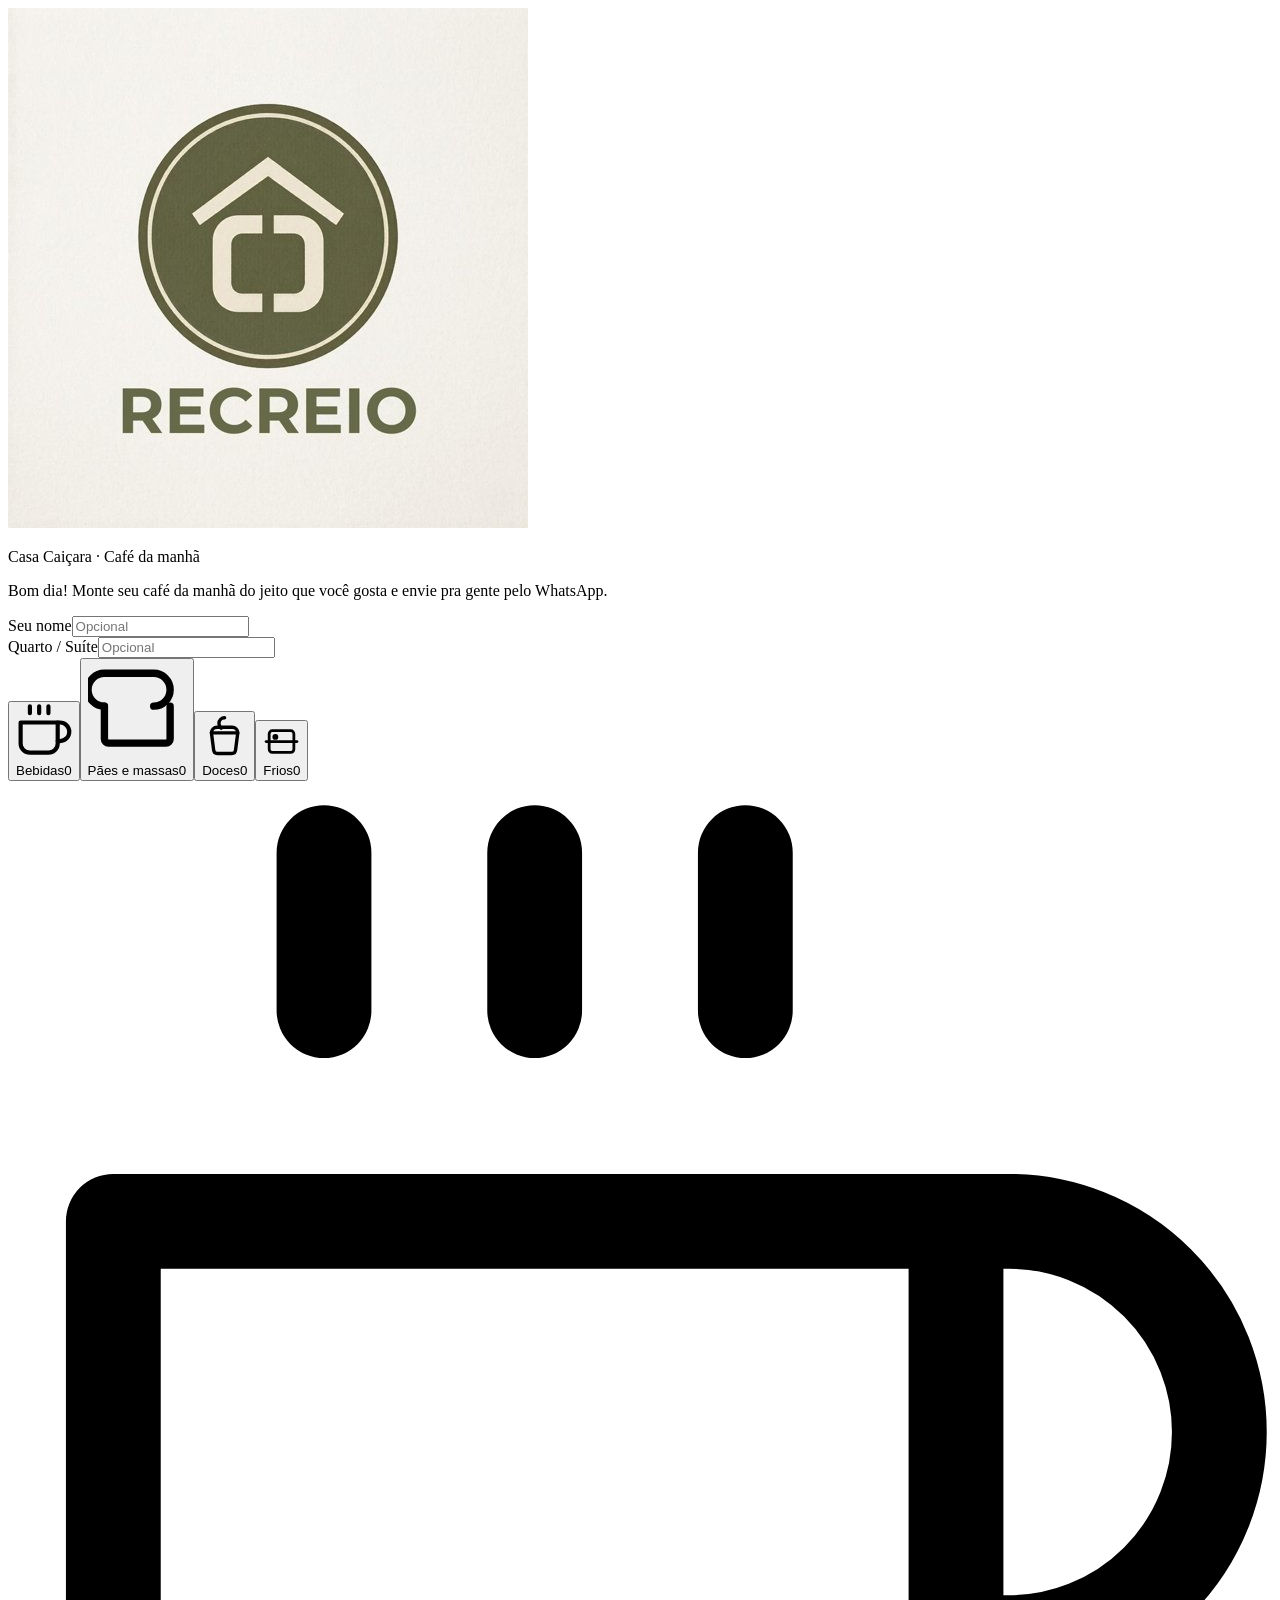
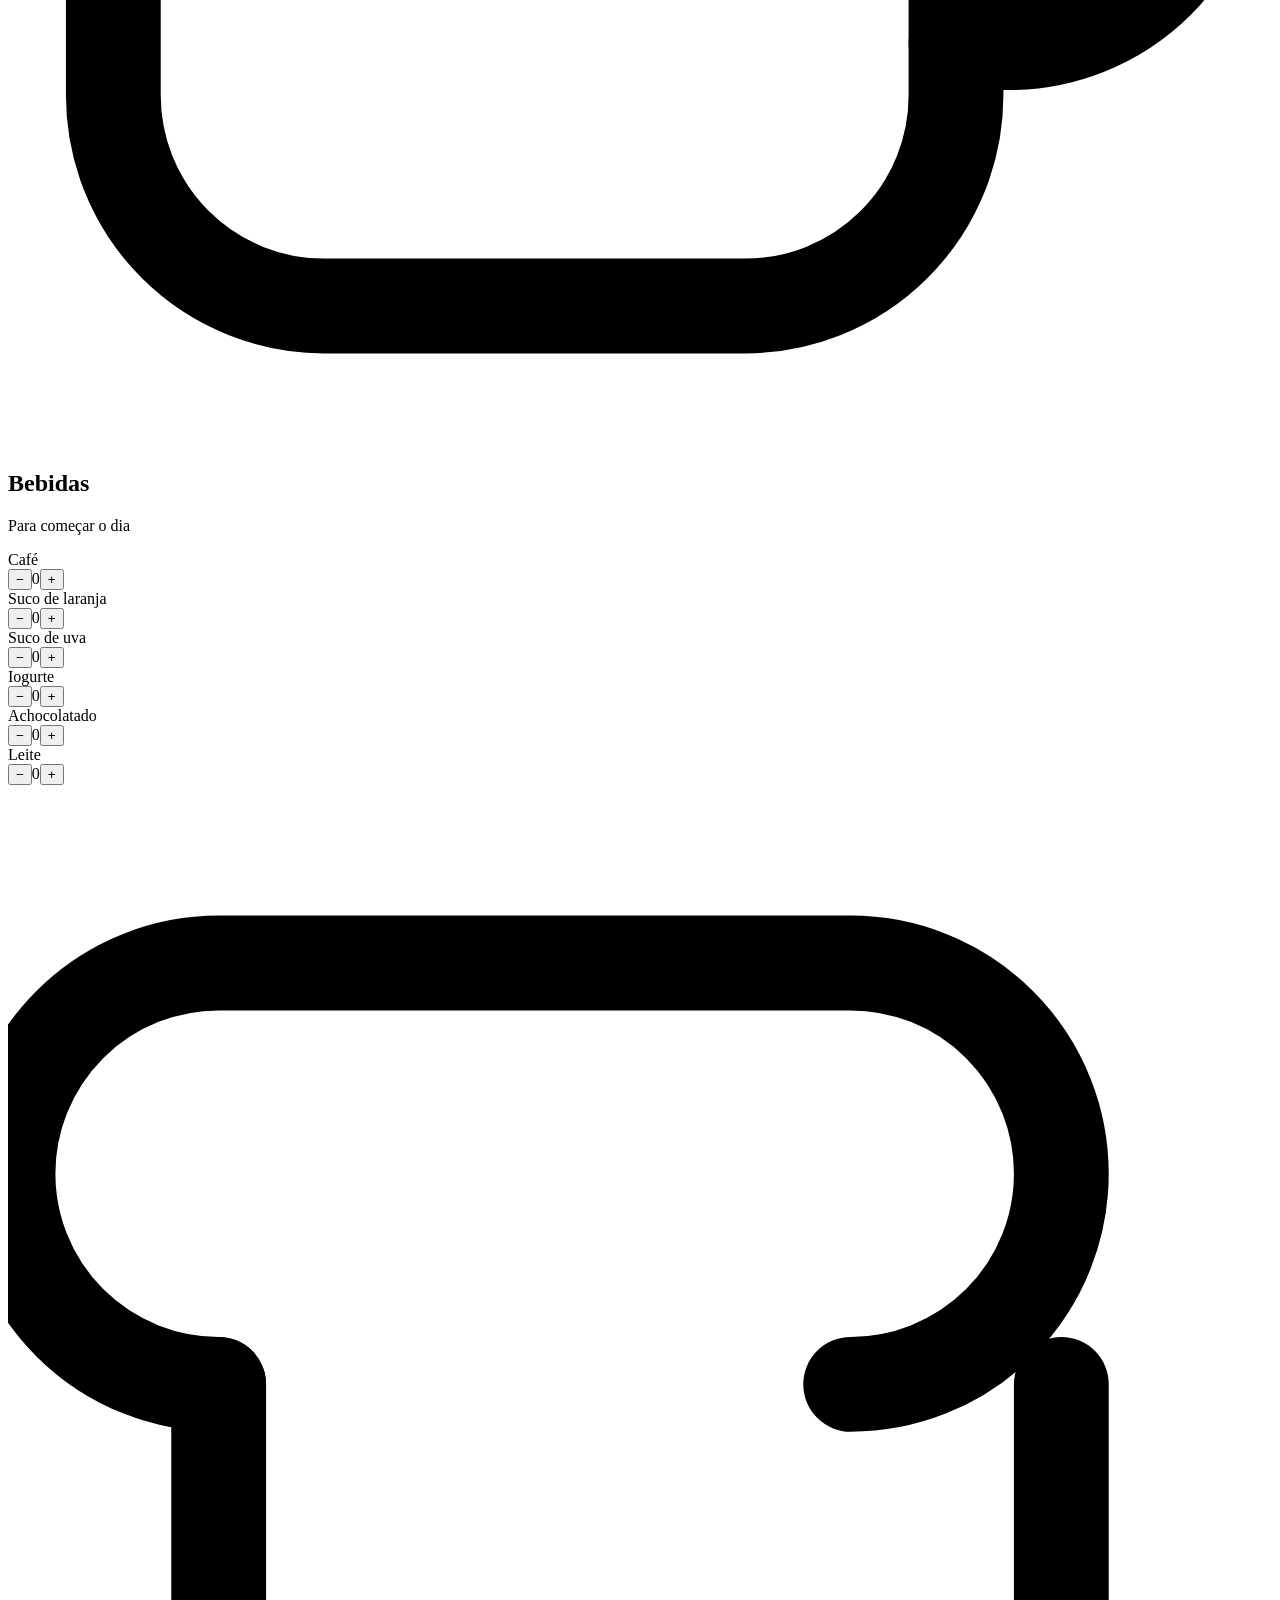
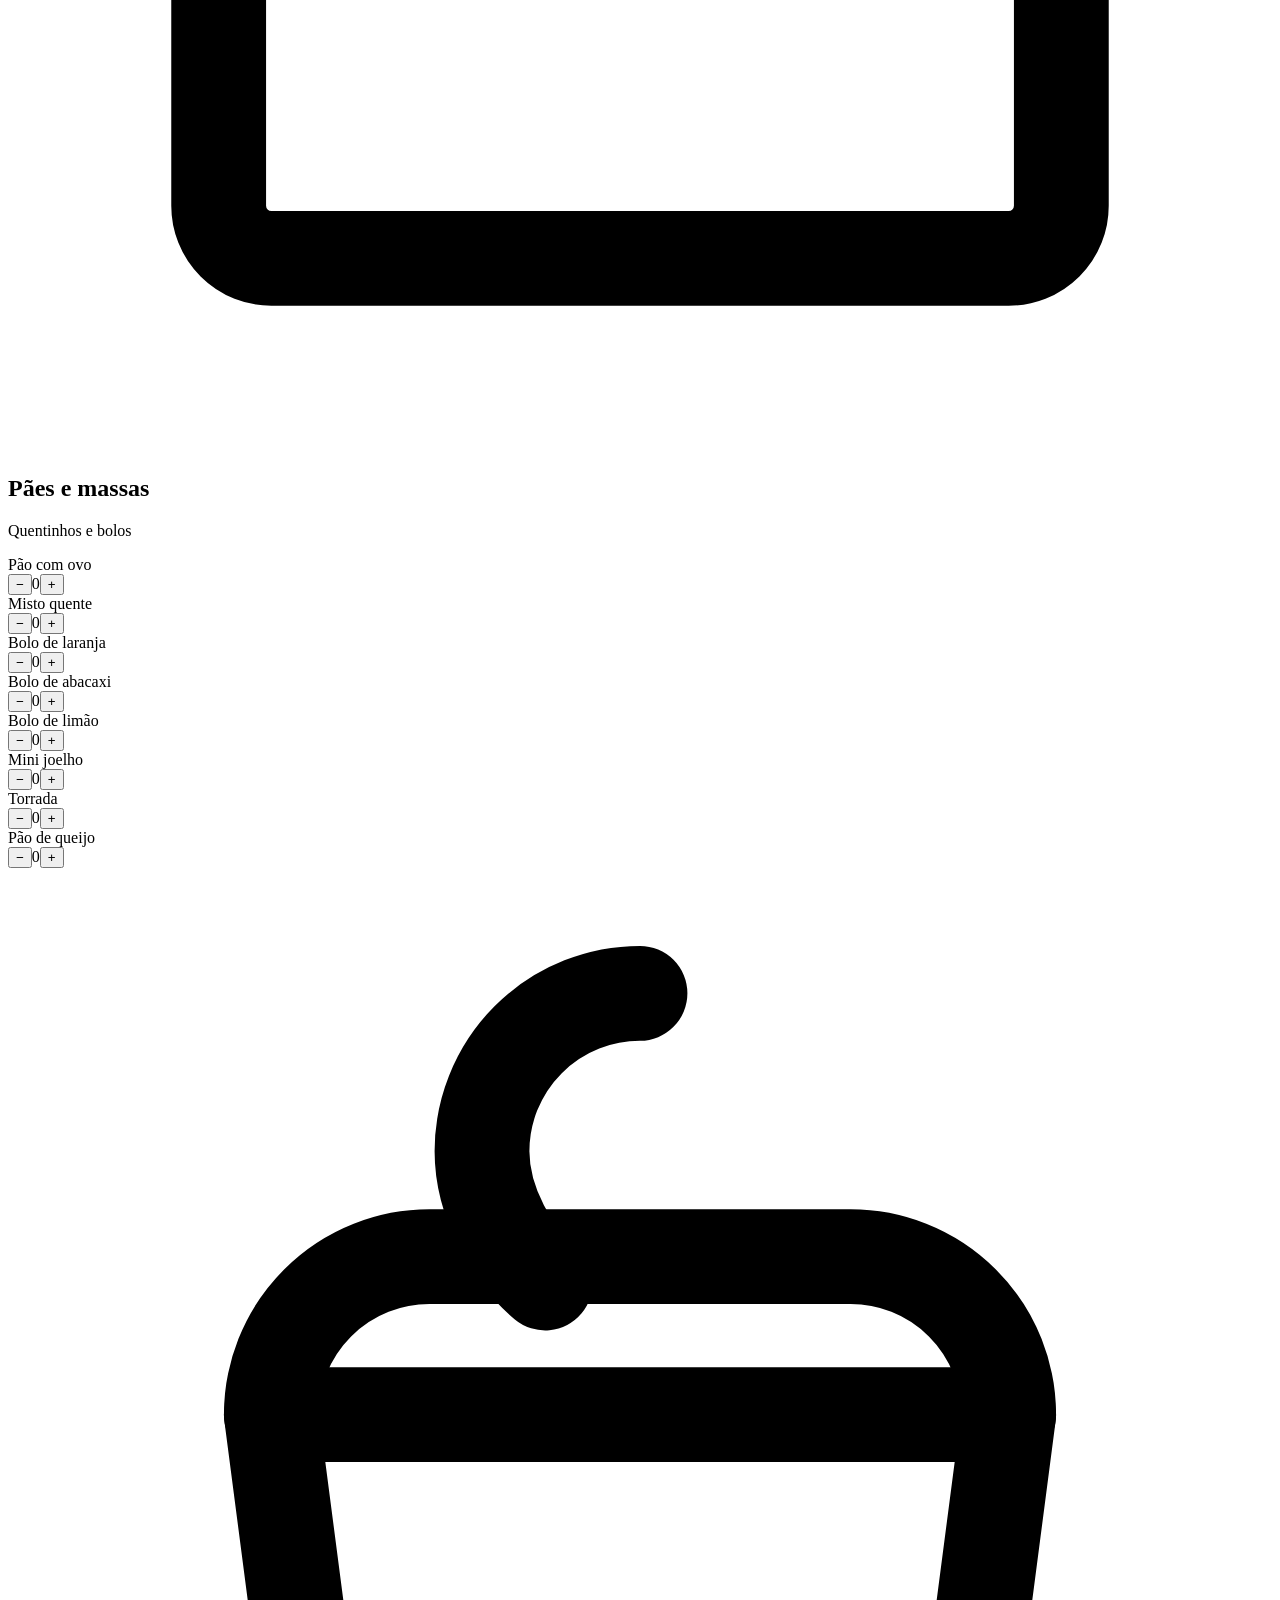
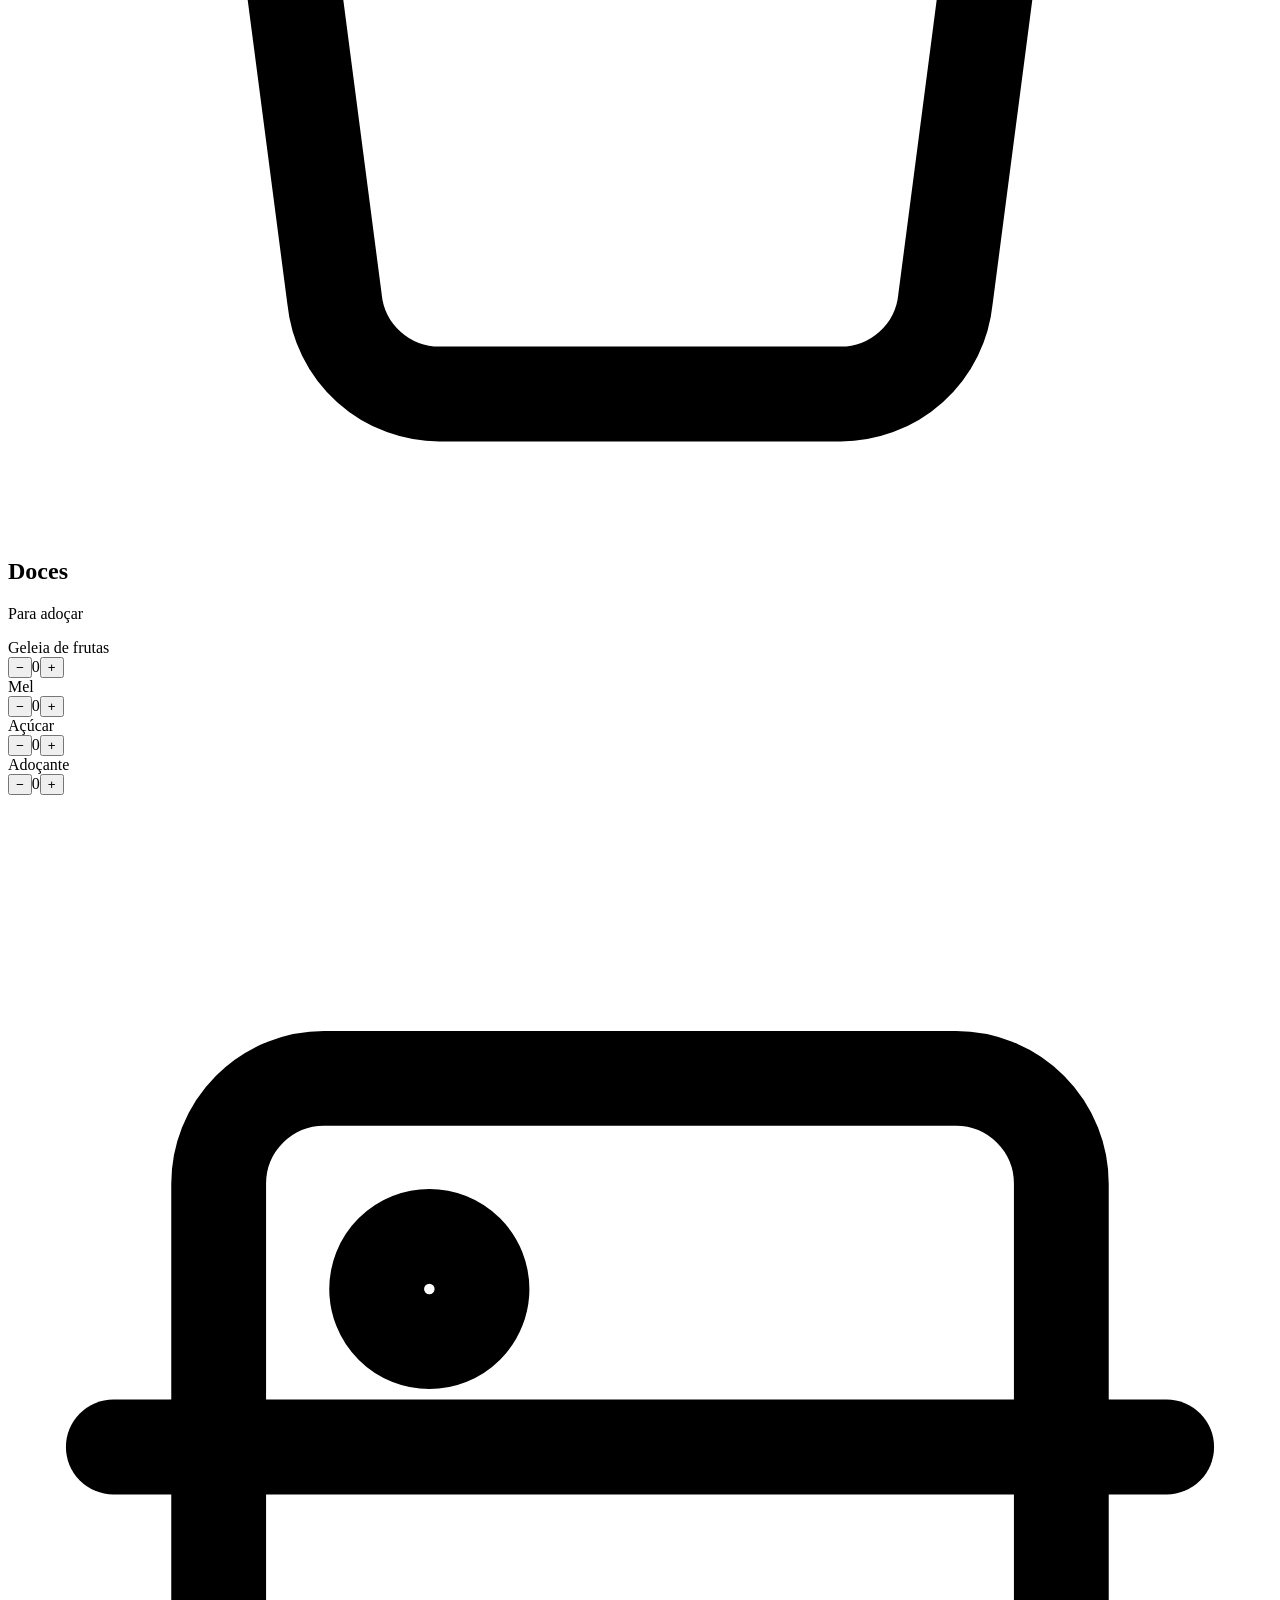
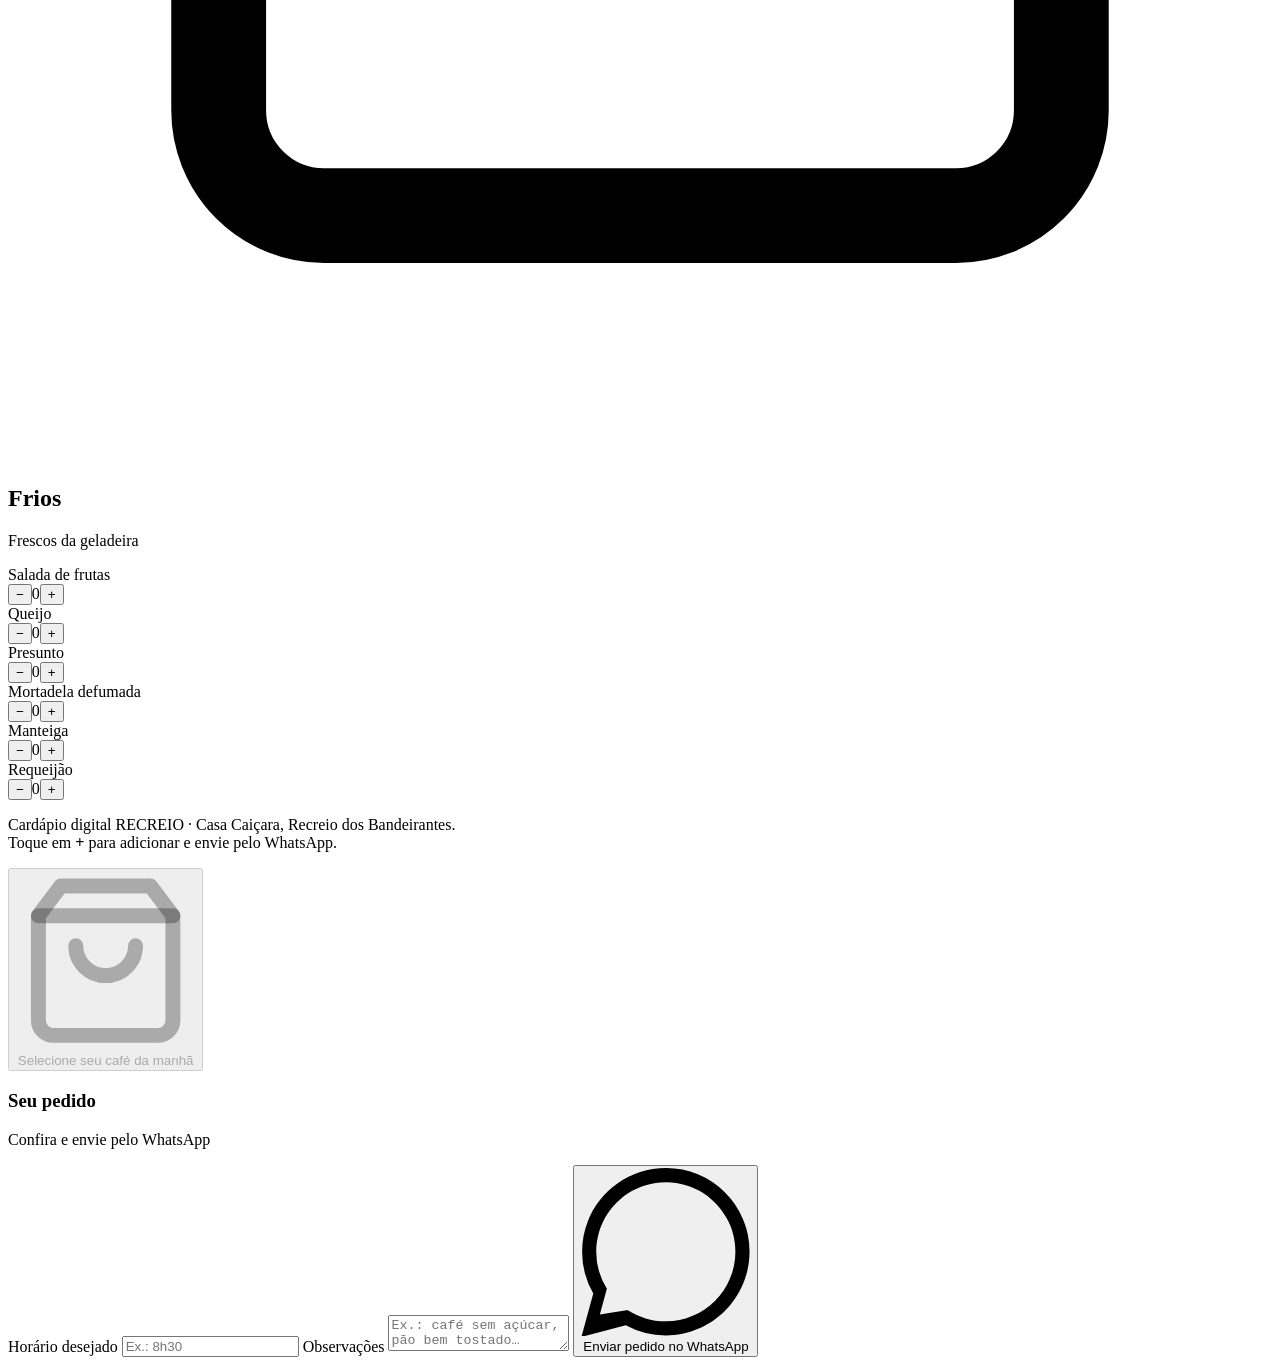
==== index.html @ edd9da38 "Add files via upload" ====
<!doctype html>
<html lang="pt-BR">
<head>
<meta charset="utf-8">
<meta name="viewport" content="width=device-width, initial-scale=1, viewport-fit=cover">
<title>RECREIO · Café da manhã</title>
<link rel="preconnect" href="https://fonts.googleapis.com">
<link rel="preconnect" href="https://fonts.gstatic.com" crossorigin>
<link href="https://fonts.googleapis.com/css2?family=Karla:wght@300;400;500;600;700&family=Playfair+Display+SC:wght@400;700&display=swap" rel="stylesheet">
<link rel="stylesheet" href="style.css">
</head>
<body>
<div class="wrap">
  <header class="hero">
    <div class="logo-stage"><img class="logo" id="logo" src="[data-uri]" alt="RECREIO — Casa Caiçara"></div>
    <p class="tagline">Casa Caiçara · Café da manhã</p>
    <p class="hello">Bom dia! Monte seu café da manhã do jeito que você gosta e envie pra gente pelo WhatsApp.</p>
  </header>

  <div class="guest">
    <div class="f"><label for="g-nome">Seu nome</label><input id="g-nome" type="text" placeholder="Opcional" autocomplete="name"></div>
    <div class="f"><label for="g-quarto">Quarto / Suíte</label><input id="g-quarto" type="text" placeholder="Opcional"></div>
  </div>

  <nav class="tabs"><button class="tab active" data-target="cat-0" onclick="goTo('cat-0')"><svg viewBox="0 0 24 24" fill="none" stroke="currentColor" stroke-width="1.8" stroke-linecap="round" stroke-linejoin="round"><path d="M18 8h1a4 4 0 0 1 0 8h-1"/><path d="M2 8h16v9a4 4 0 0 1-4 4H6a4 4 0 0 1-4-4V8z"/><path d="M6 1v3M10 1v3M14 1v3"/></svg><span>Bebidas</span><span class="cnt" id="cnt-0">0</span></button><button class="tab" data-target="cat-1" onclick="goTo('cat-1')"><svg viewBox="0 0 24 24" fill="none" stroke="currentColor" stroke-width="1.8" stroke-linecap="round" stroke-linejoin="round"><path d="M4 11a4 4 0 0 1 0-8h12a4 4 0 0 1 0 8"/><path d="M4 11v8a1 1 0 0 0 1 1h14a1 1 0 0 0 1-1v-8"/></svg><span>Pães e massas</span><span class="cnt" id="cnt-1">0</span></button><button class="tab" data-target="cat-2" onclick="goTo('cat-2')"><svg viewBox="0 0 24 24" fill="none" stroke="currentColor" stroke-width="1.8" stroke-linecap="round" stroke-linejoin="round"><path d="M5 10h14l-1.2 9.2a2 2 0 0 1-2 1.8H8.2a2 2 0 0 1-2-1.8L5 10z"/><path d="M5 10a3 3 0 0 1 3-3h8a3 3 0 0 1 3 3"/><path d="M12 2a3 3 0 0 0-3 3c0 1 .6 2 1.2 2.5"/></svg><span>Doces</span><span class="cnt" id="cnt-2">0</span></button><button class="tab" data-target="cat-3" onclick="goTo('cat-3')"><svg viewBox="0 0 24 24" fill="none" stroke="currentColor" stroke-width="1.8" stroke-linecap="round" stroke-linejoin="round"><path d="M2 12h20"/><path d="M4 12V7a2 2 0 0 1 2-2h12a2 2 0 0 1 2 2v5"/><path d="M4 12v5a2 2 0 0 0 2 2h12a2 2 0 0 0 2-2v-5"/><circle cx="8" cy="9" r="1"/></svg><span>Frios</span><span class="cnt" id="cnt-3">0</span></button></nav>
  <main id="menu"><section class="cat" id="cat-0" data-ci="0"><h2><svg viewBox="0 0 24 24" fill="none" stroke="currentColor" stroke-width="1.8" stroke-linecap="round" stroke-linejoin="round"><path d="M18 8h1a4 4 0 0 1 0 8h-1"/><path d="M2 8h16v9a4 4 0 0 1-4 4H6a4 4 0 0 1-4-4V8z"/><path d="M6 1v3M10 1v3M14 1v3"/></svg>Bebidas</h2><p class="sub">Para começar o dia</p><div class="grid"><div class="item" id="it-0_cafe" data-name="Café" data-cat="Bebidas"><div class="name">Café</div><div class="stepper"><button class="minus" aria-label="Remover Café" onclick="chg('0_cafe',-1)">&minus;</button><span class="qty" id="q-0_cafe">0</span><button class="add" aria-label="Adicionar Café" onclick="chg('0_cafe',1)">+</button></div></div><div class="item" id="it-0_suco-de-laranja" data-name="Suco de laranja" data-cat="Bebidas"><div class="name">Suco de laranja</div><div class="stepper"><button class="minus" aria-label="Remover Suco de laranja" onclick="chg('0_suco-de-laranja',-1)">&minus;</button><span class="qty" id="q-0_suco-de-laranja">0</span><button class="add" aria-label="Adicionar Suco de laranja" onclick="chg('0_suco-de-laranja',1)">+</button></div></div><div class="item" id="it-0_suco-de-uva" data-name="Suco de uva" data-cat="Bebidas"><div class="name">Suco de uva</div><div class="stepper"><button class="minus" aria-label="Remover Suco de uva" onclick="chg('0_suco-de-uva',-1)">&minus;</button><span class="qty" id="q-0_suco-de-uva">0</span><button class="add" aria-label="Adicionar Suco de uva" onclick="chg('0_suco-de-uva',1)">+</button></div></div><div class="item" id="it-0_iogurte" data-name="Iogurte" data-cat="Bebidas"><div class="name">Iogurte</div><div class="stepper"><button class="minus" aria-label="Remover Iogurte" onclick="chg('0_iogurte',-1)">&minus;</button><span class="qty" id="q-0_iogurte">0</span><button class="add" aria-label="Adicionar Iogurte" onclick="chg('0_iogurte',1)">+</button></div></div><div class="item" id="it-0_achocolatado" data-name="Achocolatado" data-cat="Bebidas"><div class="name">Achocolatado</div><div class="stepper"><button class="minus" aria-label="Remover Achocolatado" onclick="chg('0_achocolatado',-1)">&minus;</button><span class="qty" id="q-0_achocolatado">0</span><button class="add" aria-label="Adicionar Achocolatado" onclick="chg('0_achocolatado',1)">+</button></div></div><div class="item" id="it-0_leite" data-name="Leite" data-cat="Bebidas"><div class="name">Leite</div><div class="stepper"><button class="minus" aria-label="Remover Leite" onclick="chg('0_leite',-1)">&minus;</button><span class="qty" id="q-0_leite">0</span><button class="add" aria-label="Adicionar Leite" onclick="chg('0_leite',1)">+</button></div></div></div></section><section class="cat" id="cat-1" data-ci="1"><h2><svg viewBox="0 0 24 24" fill="none" stroke="currentColor" stroke-width="1.8" stroke-linecap="round" stroke-linejoin="round"><path d="M4 11a4 4 0 0 1 0-8h12a4 4 0 0 1 0 8"/><path d="M4 11v8a1 1 0 0 0 1 1h14a1 1 0 0 0 1-1v-8"/></svg>Pães e massas</h2><p class="sub">Quentinhos e bolos</p><div class="grid"><div class="item" id="it-1_pao-com-ovo" data-name="Pão com ovo" data-cat="Pães e massas"><div class="name">Pão com ovo</div><div class="stepper"><button class="minus" aria-label="Remover Pão com ovo" onclick="chg('1_pao-com-ovo',-1)">&minus;</button><span class="qty" id="q-1_pao-com-ovo">0</span><button class="add" aria-label="Adicionar Pão com ovo" onclick="chg('1_pao-com-ovo',1)">+</button></div></div><div class="item" id="it-1_misto-quente" data-name="Misto quente" data-cat="Pães e massas"><div class="name">Misto quente</div><div class="stepper"><button class="minus" aria-label="Remover Misto quente" onclick="chg('1_misto-quente',-1)">&minus;</button><span class="qty" id="q-1_misto-quente">0</span><button class="add" aria-label="Adicionar Misto quente" onclick="chg('1_misto-quente',1)">+</button></div></div><div class="item" id="it-1_bolo-de-laranja" data-name="Bolo de laranja" data-cat="Pães e massas"><div class="name">Bolo de laranja</div><div class="stepper"><button class="minus" aria-label="Remover Bolo de laranja" onclick="chg('1_bolo-de-laranja',-1)">&minus;</button><span class="qty" id="q-1_bolo-de-laranja">0</span><button class="add" aria-label="Adicionar Bolo de laranja" onclick="chg('1_bolo-de-laranja',1)">+</button></div></div><div class="item" id="it-1_bolo-de-abacaxi" data-name="Bolo de abacaxi" data-cat="Pães e massas"><div class="name">Bolo de abacaxi</div><div class="stepper"><button class="minus" aria-label="Remover Bolo de abacaxi" onclick="chg('1_bolo-de-abacaxi',-1)">&minus;</button><span class="qty" id="q-1_bolo-de-abacaxi">0</span><button class="add" aria-label="Adicionar Bolo de abacaxi" onclick="chg('1_bolo-de-abacaxi',1)">+</button></div></div><div class="item" id="it-1_bolo-de-limao" data-name="Bolo de limão" data-cat="Pães e massas"><div class="name">Bolo de limão</div><div class="stepper"><button class="minus" aria-label="Remover Bolo de limão" onclick="chg('1_bolo-de-limao',-1)">&minus;</button><span class="qty" id="q-1_bolo-de-limao">0</span><button class="add" aria-label="Adicionar Bolo de limão" onclick="chg('1_bolo-de-limao',1)">+</button></div></div><div class="item" id="it-1_mini-joelho" data-name="Mini joelho" data-cat="Pães e massas"><div class="name">Mini joelho</div><div class="stepper"><button class="minus" aria-label="Remover Mini joelho" onclick="chg('1_mini-joelho',-1)">&minus;</button><span class="qty" id="q-1_mini-joelho">0</span><button class="add" aria-label="Adicionar Mini joelho" onclick="chg('1_mini-joelho',1)">+</button></div></div><div class="item" id="it-1_torrada" data-name="Torrada" data-cat="Pães e massas"><div class="name">Torrada</div><div class="stepper"><button class="minus" aria-label="Remover Torrada" onclick="chg('1_torrada',-1)">&minus;</button><span class="qty" id="q-1_torrada">0</span><button class="add" aria-label="Adicionar Torrada" onclick="chg('1_torrada',1)">+</button></div></div><div class="item" id="it-1_pao-de-queijo" data-name="Pão de queijo" data-cat="Pães e massas"><div class="name">Pão de queijo</div><div class="stepper"><button class="minus" aria-label="Remover Pão de queijo" onclick="chg('1_pao-de-queijo',-1)">&minus;</button><span class="qty" id="q-1_pao-de-queijo">0</span><button class="add" aria-label="Adicionar Pão de queijo" onclick="chg('1_pao-de-queijo',1)">+</button></div></div></div></section><section class="cat" id="cat-2" data-ci="2"><h2><svg viewBox="0 0 24 24" fill="none" stroke="currentColor" stroke-width="1.8" stroke-linecap="round" stroke-linejoin="round"><path d="M5 10h14l-1.2 9.2a2 2 0 0 1-2 1.8H8.2a2 2 0 0 1-2-1.8L5 10z"/><path d="M5 10a3 3 0 0 1 3-3h8a3 3 0 0 1 3 3"/><path d="M12 2a3 3 0 0 0-3 3c0 1 .6 2 1.2 2.5"/></svg>Doces</h2><p class="sub">Para adoçar</p><div class="grid"><div class="item" id="it-2_geleia-de-frutas" data-name="Geleia de frutas" data-cat="Doces"><div class="name">Geleia de frutas</div><div class="stepper"><button class="minus" aria-label="Remover Geleia de frutas" onclick="chg('2_geleia-de-frutas',-1)">&minus;</button><span class="qty" id="q-2_geleia-de-frutas">0</span><button class="add" aria-label="Adicionar Geleia de frutas" onclick="chg('2_geleia-de-frutas',1)">+</button></div></div><div class="item" id="it-2_mel" data-name="Mel" data-cat="Doces"><div class="name">Mel</div><div class="stepper"><button class="minus" aria-label="Remover Mel" onclick="chg('2_mel',-1)">&minus;</button><span class="qty" id="q-2_mel">0</span><button class="add" aria-label="Adicionar Mel" onclick="chg('2_mel',1)">+</button></div></div><div class="item" id="it-2_acucar" data-name="Açúcar" data-cat="Doces"><div class="name">Açúcar</div><div class="stepper"><button class="minus" aria-label="Remover Açúcar" onclick="chg('2_acucar',-1)">&minus;</button><span class="qty" id="q-2_acucar">0</span><button class="add" aria-label="Adicionar Açúcar" onclick="chg('2_acucar',1)">+</button></div></div><div class="item" id="it-2_adocante" data-name="Adoçante" data-cat="Doces"><div class="name">Adoçante</div><div class="stepper"><button class="minus" aria-label="Remover Adoçante" onclick="chg('2_adocante',-1)">&minus;</button><span class="qty" id="q-2_adocante">0</span><button class="add" aria-label="Adicionar Adoçante" onclick="chg('2_adocante',1)">+</button></div></div></div></section><section class="cat" id="cat-3" data-ci="3"><h2><svg viewBox="0 0 24 24" fill="none" stroke="currentColor" stroke-width="1.8" stroke-linecap="round" stroke-linejoin="round"><path d="M2 12h20"/><path d="M4 12V7a2 2 0 0 1 2-2h12a2 2 0 0 1 2 2v5"/><path d="M4 12v5a2 2 0 0 0 2 2h12a2 2 0 0 0 2-2v-5"/><circle cx="8" cy="9" r="1"/></svg>Frios</h2><p class="sub">Frescos da geladeira</p><div class="grid"><div class="item" id="it-3_salada-de-frutas" data-name="Salada de frutas" data-cat="Frios"><div class="name">Salada de frutas</div><div class="stepper"><button class="minus" aria-label="Remover Salada de frutas" onclick="chg('3_salada-de-frutas',-1)">&minus;</button><span class="qty" id="q-3_salada-de-frutas">0</span><button class="add" aria-label="Adicionar Salada de frutas" onclick="chg('3_salada-de-frutas',1)">+</button></div></div><div class="item" id="it-3_queijo" data-name="Queijo" data-cat="Frios"><div class="name">Queijo</div><div class="stepper"><button class="minus" aria-label="Remover Queijo" onclick="chg('3_queijo',-1)">&minus;</button><span class="qty" id="q-3_queijo">0</span><button class="add" aria-label="Adicionar Queijo" onclick="chg('3_queijo',1)">+</button></div></div><div class="item" id="it-3_presunto" data-name="Presunto" data-cat="Frios"><div class="name">Presunto</div><div class="stepper"><button class="minus" aria-label="Remover Presunto" onclick="chg('3_presunto',-1)">&minus;</button><span class="qty" id="q-3_presunto">0</span><button class="add" aria-label="Adicionar Presunto" onclick="chg('3_presunto',1)">+</button></div></div><div class="item" id="it-3_mortadela-defumada" data-name="Mortadela defumada" data-cat="Frios"><div class="name">Mortadela defumada</div><div class="stepper"><button class="minus" aria-label="Remover Mortadela defumada" onclick="chg('3_mortadela-defumada',-1)">&minus;</button><span class="qty" id="q-3_mortadela-defumada">0</span><button class="add" aria-label="Adicionar Mortadela defumada" onclick="chg('3_mortadela-defumada',1)">+</button></div></div><div class="item" id="it-3_manteiga" data-name="Manteiga" data-cat="Frios"><div class="name">Manteiga</div><div class="stepper"><button class="minus" aria-label="Remover Manteiga" onclick="chg('3_manteiga',-1)">&minus;</button><span class="qty" id="q-3_manteiga">0</span><button class="add" aria-label="Adicionar Manteiga" onclick="chg('3_manteiga',1)">+</button></div></div><div class="item" id="it-3_requeijao" data-name="Requeijão" data-cat="Frios"><div class="name">Requeijão</div><div class="stepper"><button class="minus" aria-label="Remover Requeijão" onclick="chg('3_requeijao',-1)">&minus;</button><span class="qty" id="q-3_requeijao">0</span><button class="add" aria-label="Adicionar Requeijão" onclick="chg('3_requeijao',1)">+</button></div></div></div></section></main>

  <p class="foot">Cardápio digital RECREIO · Casa Caiçara, Recreio dos Bandeirantes.<br>Toque em <strong>+</strong> para adicionar e envie pelo WhatsApp.</p>
</div>

<div class="cartbar"><div class="inner">
  <button class="cartbtn" id="cartbtn" disabled>
    <svg viewBox="0 0 24 24" fill="none" stroke="currentColor" stroke-width="2" stroke-linecap="round" stroke-linejoin="round"><path d="M6 2 3 6v14a2 2 0 0 0 2 2h14a2 2 0 0 0 2-2V6l-3-4z"/><path d="M3 6h18"/><path d="M16 10a4 4 0 0 1-8 0"/></svg>
    <span id="cartlabel">Selecione seu café da manhã</span>
    <span class="badge" id="cartbadge" style="display:none">0</span>
  </button>
</div></div>

<div class="scrim" id="scrim"></div>
<section class="sheet" id="sheet" role="dialog" aria-modal="true" aria-label="Seu pedido">
  <div class="grab"></div>
  <h3>Seu pedido</h3>
  <p class="sh-sub">Confira e envie pelo WhatsApp</p>
  <div id="ordlist"></div>
  <div class="extra">
    <label for="g-hora">Horário desejado</label>
    <input id="g-hora" type="text" placeholder="Ex.: 8h30">
    <label for="g-obs">Observações</label>
    <textarea id="g-obs" rows="2" placeholder="Ex.: café sem açúcar, pão bem tostado…"></textarea>
    <button class="send" id="send">
      <svg viewBox="0 0 24 24" fill="currentColor"><path d="M.057 24l1.687-6.163a11.867 11.867 0 0 1-1.587-5.946C.16 5.335 5.495 0 12.05 0a11.817 11.817 0 0 1 8.413 3.488 11.824 11.824 0 0 1 3.48 8.414c-.003 6.557-5.338 11.892-11.893 11.892a11.9 11.9 0 0 1-5.688-1.448L.057 24zm6.597-3.807c1.676.995 3.276 1.591 5.392 1.592 5.448 0 9.886-4.434 9.889-9.885.002-5.462-4.415-9.89-9.881-9.892-5.452 0-9.887 4.434-9.889 9.884a9.86 9.86 0 0 0 1.51 5.26l-.999 3.648 3.788-.607z"/></svg>
      Enviar pedido no WhatsApp
    </button>
  </div>
</section>

<script src="script.js"></script>
</body>
</html>
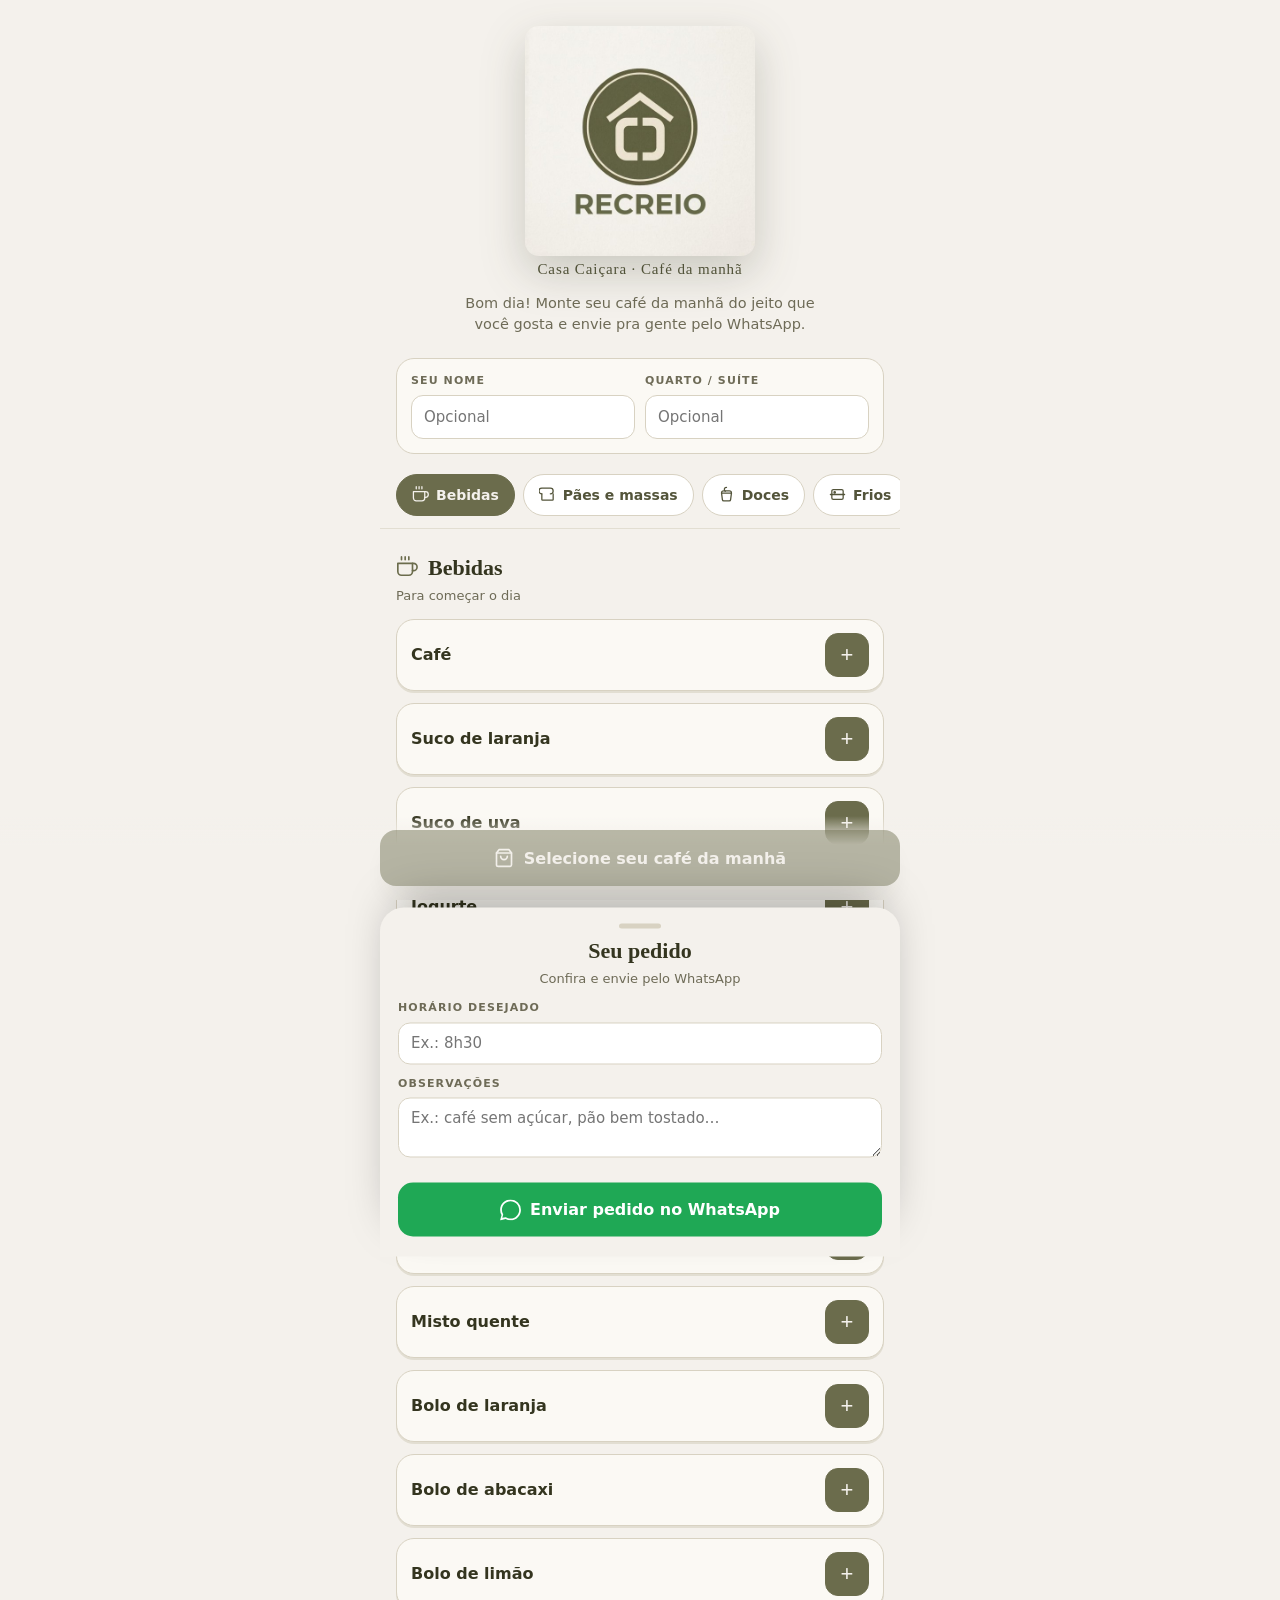
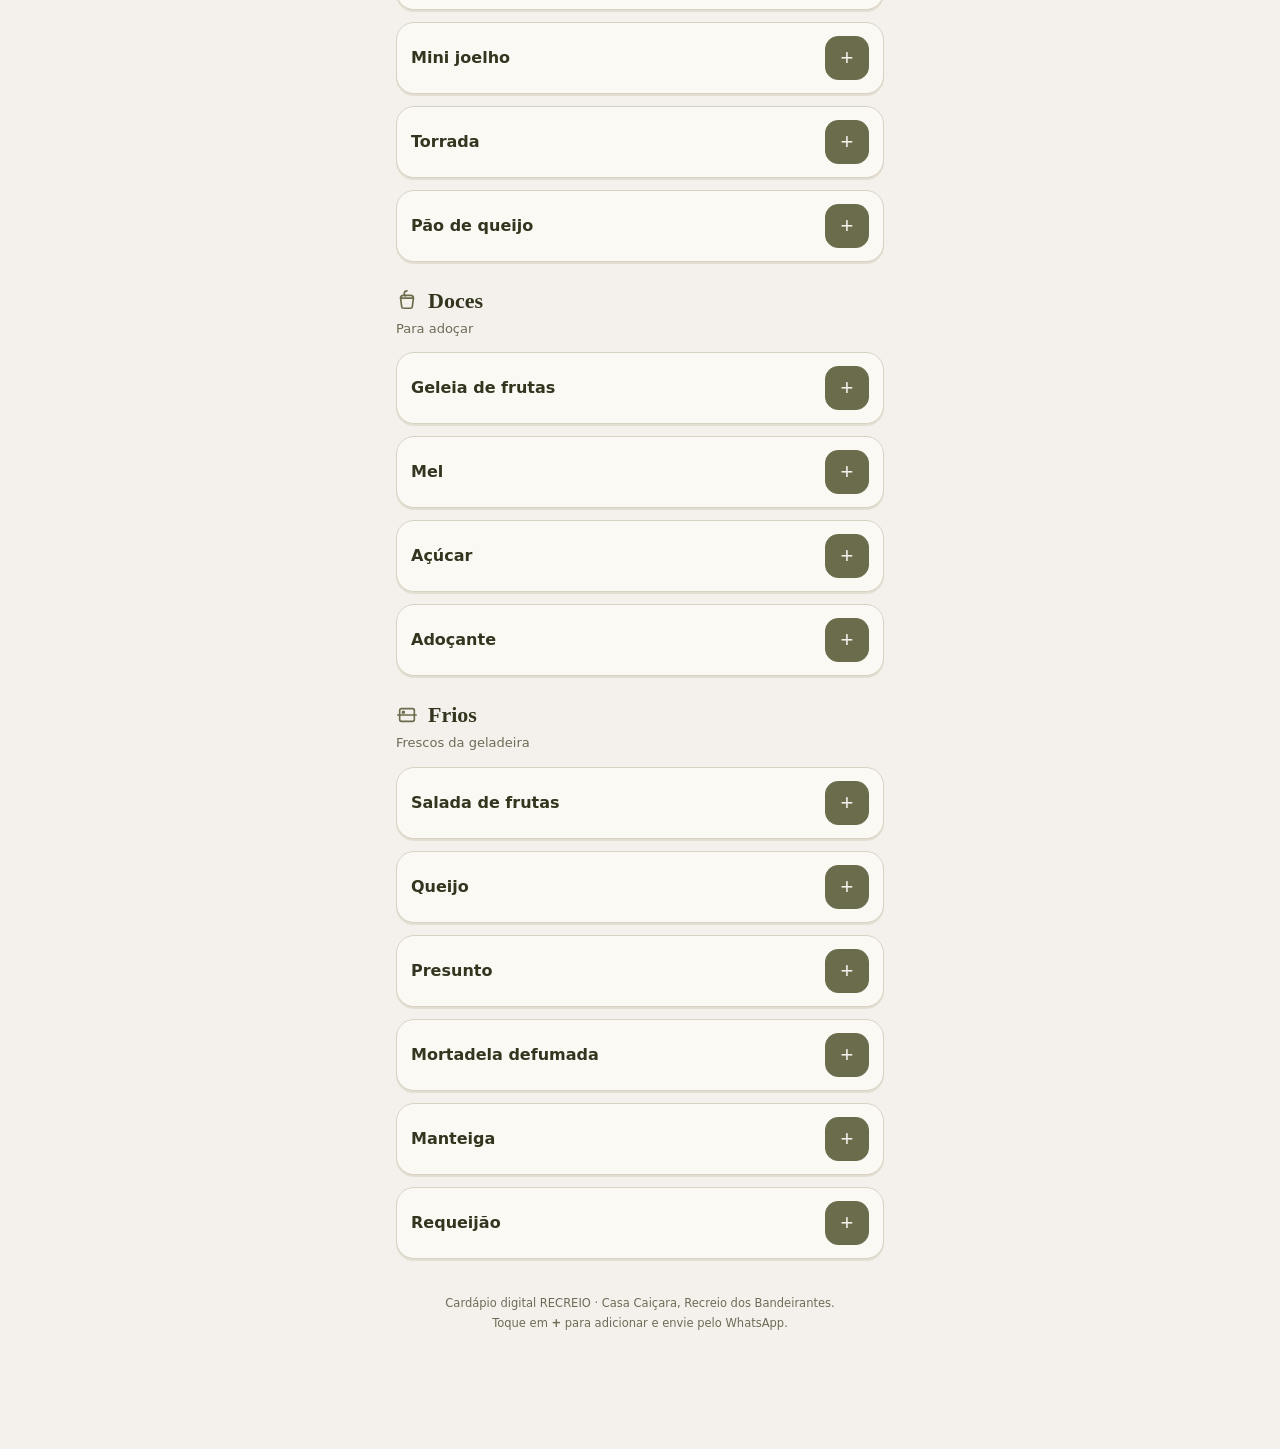
==== commit 9afca578: "Add files via upload" ====
--- a/style.css
+++ b/style.css
@@ -0,0 +1,103 @@
+:root{
+  --olive:#6B6C4C;--olive-d:#53543A;--olive-dd:#34351F;
+  --cream:#F4F1EC;--cream2:#EBE6D9;--cream3:#FBF9F4;
+  --line:#D8D2C2;--gold:#B98A3E;--ink:#34351F;--muted:#6E6B57;--ok:#1FA855;
+  --r:18px;--shadow:0 16px 34px -18px rgba(52,53,31,.55);
+}
+*{box-sizing:border-box}
+html{-webkit-text-size-adjust:100%;scroll-behavior:smooth}
+body{margin:0;background:radial-gradient(900px 500px at 80% -10%,rgba(107,108,76,.10),transparent 60%),var(--cream);
+  color:var(--ink);font-family:"Karla",system-ui,sans-serif;line-height:1.5;-webkit-font-smoothing:antialiased;padding-bottom:96px}
+.wrap{max-width:520px;margin:0 auto;padding:0 16px}
+
+/* HERO */
+.hero{text-align:center;padding:26px 16px 6px}
+.logo-stage{perspective:800px;display:flex;justify-content:center}
+.logo{width:230px;max-width:64vw;height:auto;transform-style:preserve-3d;transition:transform .15s ease-out;
+  will-change:transform;filter:drop-shadow(0 16px 22px rgba(52,53,31,.22));border-radius:14px}
+.tagline{font-family:"Playfair Display SC",serif;font-size:15px;letter-spacing:.06em;color:var(--olive-d);margin:2px 0 0}
+.hello{color:var(--muted);font-size:14.5px;margin:12px auto 0;max-width:42ch}
+
+/* guest */
+.guest{background:var(--cream3);border:1px solid var(--line);border-radius:var(--r);padding:14px;margin:16px 0 4px;display:flex;gap:10px}
+.guest .f{flex:1}
+.guest label{display:block;font-size:11px;letter-spacing:.1em;text-transform:uppercase;color:var(--muted);margin-bottom:5px;font-weight:600}
+.guest input{width:100%;height:44px;border:1px solid var(--line);border-radius:12px;background:#fff;padding:0 12px;font-family:inherit;font-size:15px;color:var(--ink)}
+.guest input:focus{outline:2px solid var(--olive);outline-offset:1px;border-color:var(--olive)}
+
+/* tabs */
+.tabs{position:sticky;top:0;z-index:30;display:flex;gap:8px;overflow-x:auto;margin:8px -16px 0;padding:12px 16px;
+  background:var(--cream);border-bottom:1px solid rgba(216,210,194,.6);scrollbar-width:none}
+.tabs::-webkit-scrollbar{display:none}
+.tab{flex:none;height:42px;padding:0 15px;border-radius:999px;border:1px solid var(--line);background:#fff;
+  font-family:inherit;font-weight:600;font-size:14px;color:var(--olive-d);cursor:pointer;white-space:nowrap;
+  display:flex;align-items:center;gap:7px;transition:background .2s,color .2s}
+.tab.active{background:var(--olive);color:var(--cream);border-color:var(--olive)}
+.tab svg{width:17px;height:17px}
+.tab .cnt{min-width:18px;height:18px;border-radius:9px;background:var(--gold);color:#fff;font-size:11px;align-items:center;justify-content:center;padding:0 5px;font-weight:700;display:none}
+.tab .cnt.show{display:flex}
+
+/* category */
+.cat{padding-top:22px}
+.cat h2{font-family:"Playfair Display SC",serif;font-weight:700;font-size:22px;color:var(--olive-dd);margin:0 0 2px;display:flex;align-items:center;gap:10px}
+.cat h2 svg{width:22px;height:22px;color:var(--olive)}
+.cat .sub{color:var(--muted);font-size:13px;margin:0 0 14px}
+.grid{display:grid;gap:12px}
+
+/* item — VISIBLE BY DEFAULT; animation is enhancement only */
+.item{background:var(--cream3);border:1px solid var(--line);border-radius:var(--r);padding:13px 14px;
+  display:flex;align-items:center;justify-content:space-between;gap:12px;
+  box-shadow:0 2px 0 rgba(216,210,194,.6);transition:box-shadow .22s,border-color .2s,background .2s;
+  opacity:1;animation:itemIn .5s both}
+@keyframes itemIn{from{opacity:0;transform:translateY(12px)}to{opacity:1;transform:none}}
+.grid .item:nth-child(1){animation-delay:.02s}.grid .item:nth-child(2){animation-delay:.06s}
+.grid .item:nth-child(3){animation-delay:.10s}.grid .item:nth-child(4){animation-delay:.14s}
+.grid .item:nth-child(5){animation-delay:.18s}.grid .item:nth-child(6){animation-delay:.22s}
+.grid .item:nth-child(7){animation-delay:.26s}.grid .item:nth-child(8){animation-delay:.30s}
+.item.sel{border-color:var(--olive);box-shadow:var(--shadow);background:#fff}
+.item .name{font-weight:600;font-size:16px;color:var(--ink)}
+.stepper{display:flex;align-items:center;gap:6px;flex:none}
+.stepper button{width:44px;height:44px;border-radius:13px;border:1px solid var(--line);background:#fff;color:var(--olive-d);
+  font-size:22px;line-height:1;cursor:pointer;display:flex;align-items:center;justify-content:center;transition:transform .12s;-webkit-tap-highlight-color:transparent}
+.stepper button:active{transform:scale(.9)}
+.stepper button.add{background:var(--olive);color:var(--cream);border-color:var(--olive)}
+.stepper .qty{min-width:22px;text-align:center;font-weight:700;font-variant-numeric:tabular-nums;font-size:16px;display:none}
+.stepper .minus{display:none}
+.item.sel .stepper .qty,.item.sel .stepper .minus{display:flex;align-items:center;justify-content:center}
+
+/* cart bar */
+.cartbar{position:fixed;left:0;right:0;bottom:0;z-index:40;background:linear-gradient(rgba(244,241,236,0),var(--cream) 34%);padding:14px 16px calc(14px + env(safe-area-inset-bottom))}
+.cartbar .inner{max-width:520px;margin:0 auto}
+.cartbtn{width:100%;height:56px;border:0;border-radius:16px;background:var(--olive);color:var(--cream);font-family:inherit;font-weight:700;font-size:16px;cursor:pointer;display:flex;align-items:center;justify-content:center;gap:10px;box-shadow:var(--shadow);transition:transform .14s,opacity .2s}
+.cartbtn:active{transform:scale(.98)}
+.cartbtn[disabled]{opacity:.45}
+.cartbtn .badge{min-width:24px;height:24px;border-radius:12px;background:var(--cream);color:var(--olive);display:flex;align-items:center;justify-content:center;font-size:13px;font-weight:700;padding:0 6px}
+.cartbtn svg{width:20px;height:20px}
+
+/* modal */
+.scrim{position:fixed;inset:0;background:rgba(52,53,31,.5);z-index:50;opacity:0;pointer-events:none;transition:opacity .25s}
+.scrim.open{opacity:1;pointer-events:auto}
+.sheet{position:fixed;left:0;right:0;bottom:0;z-index:60;background:var(--cream);border-radius:24px 24px 0 0;max-width:520px;margin:0 auto;max-height:88vh;overflow-y:auto;transform:translateY(102%);transition:transform .32s cubic-bezier(.22,1,.36,1);padding:8px 18px calc(20px + env(safe-area-inset-bottom));box-shadow:0 -20px 50px -20px rgba(0,0,0,.4)}
+.sheet.open{transform:translateY(0)}
+.grab{width:42px;height:5px;border-radius:3px;background:var(--line);margin:8px auto 6px}
+.sheet h3{font-family:"Playfair Display SC",serif;font-size:22px;color:var(--olive-dd);margin:6px 0 2px;text-align:center}
+.sh-sub{text-align:center;color:var(--muted);font-size:13px;margin:0 0 8px}
+.ord-cat{font-family:"Playfair Display SC",serif;font-size:14px;letter-spacing:.06em;color:var(--olive);text-transform:uppercase;margin:16px 0 4px;border-bottom:1px solid var(--line);padding-bottom:5px}
+.ord-line{display:flex;justify-content:space-between;align-items:center;padding:8px 0;font-size:15.5px}
+.ord-line .q{font-weight:700;color:var(--olive-d);font-variant-numeric:tabular-nums;min-width:34px}
+.ord-line .nm{flex:1}
+.ord-line .rm{border:0;background:none;color:var(--muted);font-size:13px;cursor:pointer;text-decoration:underline}
+.extra label{display:block;font-size:11px;letter-spacing:.1em;text-transform:uppercase;color:var(--muted);margin:12px 0 5px;font-weight:600}
+.extra input,.extra textarea{width:100%;border:1px solid var(--line);border-radius:12px;background:#fff;padding:11px 12px;font-family:inherit;font-size:15px;color:var(--ink);resize:vertical}
+.extra input:focus,.extra textarea:focus{outline:2px solid var(--olive);outline-offset:1px;border-color:var(--olive)}
+.send{width:100%;height:54px;margin-top:18px;border:0;border-radius:15px;background:var(--ok);color:#fff;font-family:inherit;font-weight:700;font-size:16px;cursor:pointer;display:flex;align-items:center;justify-content:center;gap:9px;transition:transform .14s}
+.send:active{transform:scale(.98)}
+.send svg{width:21px;height:21px}
+.empty{text-align:center;color:var(--muted);padding:24px 0;font-size:14px}
+.foot{text-align:center;color:var(--muted);font-size:11.5px;padding:24px 16px 8px;line-height:1.7}
+
+@media (prefers-reduced-motion:reduce){
+  *{transition:none!important;animation:none!important}
+  .logo{transform:none!important}.item{opacity:1!important;transform:none!important}
+}
+:focus-visible{outline:2px solid var(--gold);outline-offset:2px}
